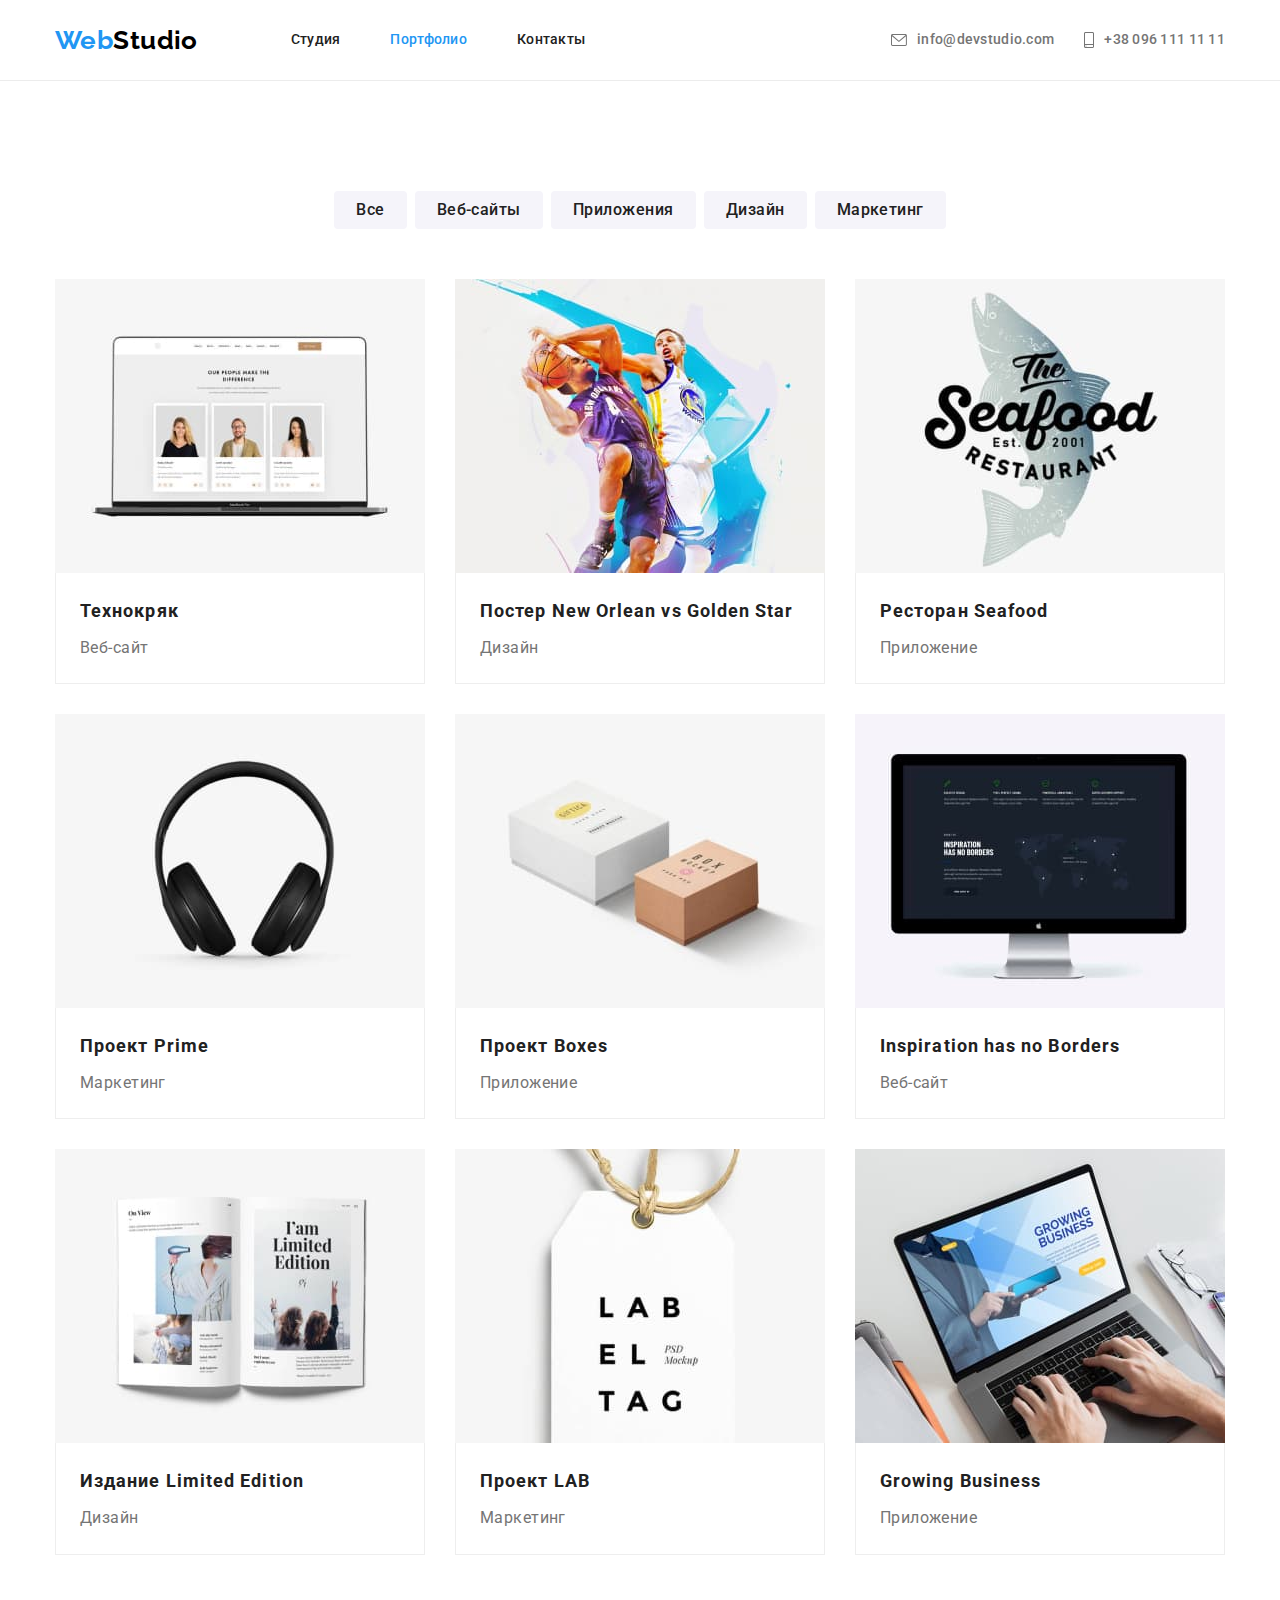
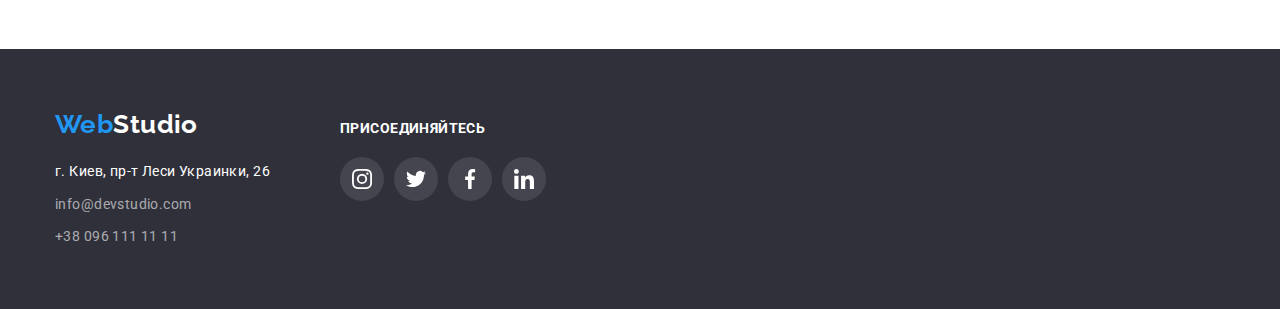
==== portfolio.html @ 4eb022dc "hw5" ====
<!DOCTYPE html>
<html lang="ru">
    <head>
        <meta charset="UTF-8">
        <meta http-equiv="X-UA-Compatible" content="IE=edge">
        <meta name="viewport" content="width=device-width, initial-scale=1.0">
        <title>Document</title>

        <link rel="preconnect" href="https://fonts.gstatic.com" />
        <link
            href="https://fonts.googleapis.com/css2?family=Raleway:wght@700&family=Roboto:wght@400;500;700;900&display=swap"
            rel="stylesheet" />
        <link rel="stylesheet"
            href="https://cdnjs.cloudflare.com/ajax/libs/modern-normalize/1.0.0/modern-normalize.min.css" />
        <link rel="stylesheet" href="./css/styles.css" />
    </head>


    <body>
        <!-- Шапка -->
        <header class="page-header">
            <div class="container header">
                <nav class="header-links">
                    <!-- Логотип, название сайта и ссылка на Главную-->
                    <a class="logo" href="/">
                        Web<span class="logo-part">Studio</span>
                    </a>

                    <!-- Навигация в шапке -->
                    <ul class="site-nav list">
                        <li class="item"><a href="./index.html" class="link">Студия</a></li>
                        <li class="item"><a href="./portfolio.html" class="link current">Портфолио</a></li>
                        <li class="item"><a href="./contacts.html" class="link">Контакты</a></li>
                    </ul>
                </nav>

                <ul class="contacts list">
                    <li class="item">
                        <a href="mailto:info@devstudio.com" class="link">
                            <svg class="icon envelope" width="16" height="12">
                                <use href="./images/icons.svg#envelope"></use>
                            </svg>
                            info@devstudio.com
                        </a>
                    </li>
                    <li class="item">
                        <a href="tel:+380961111111" class="link">
                            <svg class="icon smartphone" width="10" height="16">
                                <use href="./images/icons.svg#smartphone"></use>
                            </svg>
                            +38 096 111 11 11
                        </a>
                    </li>
                </ul>
            </div>
        </header>

        <main>  
            <section class="section">
                <div class="container">
                    <ul class="btns-filters list">
                        <li class="item"><button type="button" class="buttons filter">Все</button></li>
                        <li class="item"><button type="button" class="buttons filter">Веб-сайты</button></li>
                        <li class="item"><button type="button" class="buttons filter">Приложения</button></li>
                        <li class="item"><button type="button" class="buttons filter">Дизайн</button></li>
                        <li class="item"><button type="button" class="buttons filter">Маркетинг</button></li>
                    </ul>
                

                    <ul class="projects list">
                        <li class="project">
                            <a href="" class="link">
                                <img src="./images/img-1.jpg" alt="МакБук" width="370" height="294">
                                <div class="project-content">
                                    <h2 class="project-name">Технокряк</h2>
                                    <p class="project-type">Веб-сайт</p>
                                </div>
                            </a>
                        </li>
                        <li class="project">
                            <a href="" class="link">
                                <img src="./images/img-2.jpg" alt="Игра в баскетбол" width="370" height="294">
                                <div class="project-content">
                                    <h2 class="project-name">Постер New Orlean vs Golden Star</h2>
                                    <p class="project-type">Дизайн</p>
                                </div>
                            </a>
                        </li>
                        <li class="project">
                            <a href="" class="link">
                                <img src="./images/img-3.jpg" alt="Логотип ресторана" width="370" height="294">
                                <div class="project-content">
                                    <h2 class="project-name">Ресторан Seafood</h2>
                                    <p class="project-type">Приложение</p>
                                </div>
                            </a>
                        </li>
                        <li class="project">
                            <a href="" class="link">
                                <img src="./images/img-4.jpg" alt="Черные нушники" width="370" height="294">
                                <div class="project-content">
                                    <h2 class="project-name">Проект Prime</h2>
                                    <p class="project-type">Маркетинг</p>
                                </div>
                            </a>
                        </li>
                        <li class="project">
                            <a href="" class="link">
                                <img src="./images/img-5.jpg" alt="Две коробки" width="370" height="294">
                                <div class="project-content">
                                    <h2 class="project-name">Проект Boxes</h2>
                                    <p class="project-type">Приложение</p>
                                </div>
                            </a>
                        </li>
                        <li class="project">
                            <a href="" class="link">
                                <img src="./images/img-6.jpg" alt="АйМак" width="370" height="294">
                                <div class="project-content">
                                    <h2 class="project-name">Inspiration has no Borders</h2>
                                    <p class="project-type">Веб-сайт</p>
                                </div>
                            </a>
                        </li>
                        <li class="project">
                            <a href="" class="link">
                                <img src="./images/img-7.jpg" alt="Книга" width="370" height="294">
                                <div class="project-content">
                                    <h2 class="project-name">Издание Limited Edition</h2>
                                    <p class="project-type">Дизайн</p>
                                </div>
                            </a>
                        </li>
                        <li class="project">
                            <a href="" class="link">
                                <img src="./images/img-8.jpg" alt="Ярлык" width="370" height="294">
                                <div class="project-content">
                                    <h2 class="project-name">Проект LAB</h2>
                                    <p class="project-type">Маркетинг</p>
                                </div>
                            </a>
                        </li>
                        <li class="project">
                            <a href="" class="link">
                                <img src="./images/img-9.jpg" alt="Работа за ноутбуком" width="370" height="294">
                                <div class="project-content">
                                    <h2 class="project-name">Growing Business</h2>
                                    <p class="project-type">Приложение</p>
                                </div>
                            </a>
                        </li>
                    </ul>
                </div>

            </section>

        </main>

        <!-- Подвал -->
        <footer class="footer">
            <div class="container">
                <div class="footer-address">
                    <!-- Логотип, название сайта и ссылка на Главную-->
                    <a class="logo" href="/">
                        Web<span class="logo-part">Studio</span>
                    </a>
        
                    <address class="address">
                        <p class="address-text">г. Киев, пр-т Леси Украинки, 26</p>
        
                        <ul class="list">
                            <li class="item"><a href="mailto:info@devstudio.com" class="link">info@devstudio.com</a></li>
                            <li class="item"><a href="tel:+380961111111" class="link">+38 096 111 11 11</a></li>
                        </ul>
                    </address>
                </div>
        
                <div class="social">
                    <h3 class="title">ПРИСОЕДИНЯЙТЕСЬ</h3>
        
                    <ul class="social-pages list">
                        <li class="page item">
                            <a href="" class="page-icon link" aria-label="Instagram">
                                <svg class="icon" width="20" height="20">
                                    <use href="./images/icons.svg#instagram"></use>
                                </svg>
                            </a>
                        </li>
        
                        <li class="page item">
                            <a href="" class="page-icon link" aria-label="Twitter">
                                <svg class="icon" width="20" height="20">
                                    <use href="./images/icons.svg#twitter"></use>
                                </svg>
                            </a>
                        </li>
        
                        <li class="page item">
                            <a href="" class="page-icon link" aria-label="Facebook">
                                <svg class="icon" width="20" height="20">
                                    <use href="./images/icons.svg#facebook"></use>
                                </svg>
                            </a>
                        </li>
        
                        <li class="page item">
                            <a href="" class="page-icon link" aria-label="Linkedin">
                                <svg class="icon" width="20" height="20">
                                    <use href="./images/icons.svg#linkedin"></use>
                                </svg>
                            </a>
                        </li>
                    </ul>
        
                </div>
            </div>
        
        </footer>
    
    </body>
</html>
---- css/styles.css ----
:root {
  --primery-text-color: #212121;
  --title-text-color: #757575;
  --accent-color: #2196f3;
  --white-text-color: #ffffff;
  --logo-header-part-color: #000000;
  --logo-footer-part-color: #ffffff;
  --contacts-header-color: #757575;
  --contacts-footer-color: rgba(255, 255, 255, 0.6);

  --banner-btn-hover-color: #188ce8;
  --primery-bg-color: #ffffff;
  --second-bg-color: #2f303a;
  --icon-bg-color: #f5f4fa;
  --icon-fill-color: #afb1b8;
  --footer-icon-bg-color: rgba(255, 255, 255, 0.1);

  --border-header-color: #ececec;
  --card-border-color: #eeeeee;

  --card-shadow: 0px 1px 3px rgba(0, 0, 0, 0.12),
    0px 1px 1px rgba(0, 0, 0, 0.14), 0px 2px 1px rgba(0, 0, 0, 0.2);
  --filters-shadow: 0px 3px 1px rgba(0, 0, 0, 0.1),
    0px 1px 2px rgba(0, 0, 0, 0.08), 0px 2px 2px rgba(0, 0, 0, 0.12);
  --card-projects-shadow: 0px 1px 1px rgba(0, 0, 0, 0.12),
    0px 4px 4px rgba(0, 0, 0, 0.06), 1px 4px 6px rgba(0, 0, 0, 0.16);

  --card-gap: 30px;
}

/* Общие свойства */

/* страница */
body {
  font-family: Roboto, sans-serif;
  font-weight: 700;
  font-size: 14px;
  letter-spacing: 0.03em;

  background-color: var(--primery-bg-color);
  color: var(--primery-text-color);
}

/* все img-файлы */
img {
  display: block;
  max-width: 100%;
  height: auto;
}

/* маркеры в списках */
.list {
  padding: 0;
  margin: 0;

  list-style: none;
}

/* все контейнеры */
.container {
  width: 1200px;
  padding-left: 15px;
  padding-right: 15px;
  margin-left: auto;
  margin-right: auto;
}

/* шапка */
.page-header {
  border-bottom: 1px solid var(--border-header-color);
}

.container.header {
  display: flex;
  align-items: center;
}

.header-links {
  display: flex;
  align-items: center;
}

.page-header .link {
  font-weight: 500;
  line-height: 1.14;
  letter-spacing: 0.02em;
  text-decoration: none;
}

/* логотип в шапке */
.logo {
  margin-right: 93px;

  font-family: Raleway, sans-serif;
  font-size: 26px;
  line-height: 1.19;
  text-decoration: none;

  color: var(--accent-color);
}

.page-header .logo-part {
  color: var(--logo-header-part-color);
}

/* навигация сайта */
.site-nav {
  display: flex;
}

.site-nav .item:not(:last-child) {
  margin-right: 50px;
}

.site-nav .link {
  display: block;
  padding-top: 32px;
  padding-bottom: 32px;

  color: var(--primery-text-color);
}

.site-nav .link:hover,
.site-nav .link:focus,
.site-nav .link:active {
  color: var(--accent-color);
}

.site-nav .link.current {
  color: var(--accent-color);
}

/* контакты в шапке */
.contacts {
  display: flex;
  margin-left: auto;
}

.contacts .item:not(:last-child) {
  margin-right: 30px;
}

.contacts .item {
  color: var(--contacts-header-color);
}

.contacts .link {
  display: flex;

  align-items: center;

  padding-top: 32px;
  padding-bottom: 32px;

  color: var(--contacts-header-color);
}

.contacts .link:hover,
.contacts .link:focus,
.contacts .link:active {
  color: var(--accent-color);
}

.contacts .icon {
  margin-right: 10px;

  fill: currentColor;
}

.contacts .icon:hover,
.contacts .icon:focus {
  fill: var(--accent-color);
}

/* баннер */
.banner {
  max-width: 1600px;
  height: 600px;

  padding-top: 200px;
  padding-bottom: 200px;
  margin-left: auto;
  margin-right: auto;

  text-align: center;

  background-color: var(--second-bg-color);
  background-image: linear-gradient(
      rgba(47, 48, 58, 0.4),
      rgba(47, 48, 58, 0.4)
    ),
    url(../images/img-bg.jpg);
  background-repeat: no-repeat;
  background-size: cover;
  background-position: center;
}

.banner-title {
  margin-top: 0;
  margin-bottom: var(--card-gap);

  font-weight: 900;
  font-size: 44px;
  line-height: 1.36;
  letter-spacing: 0.06em;
  text-transform: uppercase;

  color: var(--white-text-color);
}

/* кнопка в баннере */
.buttons {
  font-family: inherit;
  font-style: normal;
  font-size: 16px;
  text-align: center;

  border-radius: 4px;

  cursor: pointer;
}

.buttons.banner-button {
  padding: 10px 32px;
  min-width: 200px;

  font-weight: 700;
  line-height: 1.9;
  letter-spacing: 0.06em;

  color: var(--white-text-color);
  background-color: var(--accent-color);
  border: transparent;
  box-shadow: 0px 4px 4px rgba(0, 0, 0, 0.15);
}

.buttons.banner-button:hover,
.buttons.banner-button:focus {
  background-color: var(--banner-btn-hover-color);
}

/* все секции, кроме баннера */
.section {
  padding-top: 94px;
  padding-bottom: 94px;
}

/* все заголовки секций */
.section-title {
  margin-top: 0;
  margin-bottom: 50px;

  font-size: 36px;
  line-height: 1.17;
  text-align: center;

  color: var(--primery-text-color);
}

/* особенности */
.features {
  display: flex;
}

.features .item {
  width: calc((100% - 90px) / 4);
}

.features .item:not(:last-child) {
  margin-right: var(--card-gap);
}

.features-icons {
  display: flex;
  justify-content: center;
  align-items: center;

  height: 120px;
  margin-bottom: 30px;

  background-color: var(--icon-bg-color);
  border-radius: 4px;
}

.features-title {
  margin-top: 0;
  margin-bottom: 10px;

  line-height: 1.14;
  text-transform: uppercase;

  color: var(--primery-text-color);
}

.features-text {
  margin-top: 0;
  margin-bottom: 0;

  font-weight: 400;
  line-height: 1.7;

  color: var(--title-text-color);
}

/* чем мы занимаемся */
.section.working {
  padding-top: 0;
}

.img-work {
  display: flex;
}

.img-work .item {
  width: calc((100% - 60px) / 3);
}

.img-work .item:not(:last-child) {
  margin-right: var(--card-gap);
}

/* наша команда */
.section.team {
  background-color: var(--icon-bg-color);
}

.dream-team {
  display: flex;
}

.team-member {
  width: calc((100% - 90px) / 4);

  background-color: var(--primery-bg-color);
  box-shadow: var(--card-shadow);
  border-radius: 0px 0px 4px 4px;
  overflow: hidden;
}

.team-member:not(:last-child) {
  margin-right: var(--card-gap);
}

.member-content {
  padding-top: 30px;
  padding-bottom: 30px;
}

.member-name {
  margin-top: 0;
  margin-bottom: 10px;

  font-weight: 500;
  font-size: 16px;
  line-height: 1.19;
  text-align: center;

  color: var(--primery-text-color);
}

.member-position {
  margin-top: 0;
  margin-bottom: 16px;

  font-weight: 400;
  font-size: 16px;
  line-height: 1.19;
  text-align: center;

  color: var(--title-text-color);
}

.member-pages {
  display: flex;
  justify-content: center;
}

.member-pages .page:not(:last-child) {
  margin-right: 10px;
}

.member-pages .page-icon {
  display: flex;
  justify-content: center;
  align-items: center;
  border-radius: 50%;

  width: 44px;
  height: 44px;

  color: var(--icon-fill-color);
}

.member-pages .page-icon:hover,
.member-pages .page-icon:focus {
  background-color: var(--accent-color);
  color: var(--primery-bg-color);
}

.page-icon .icon {
  fill: currentColor;
}

/* постоянные клиенты */
.clients {
  display: flex;
}

.clients .group:not(:last-child) {
  margin-right: 30px;
}

.clients .group-icon {
  display: flex;
  justify-content: center;
  align-items: center;

  width: 170px;
  height: 92px;

  color: var(--icon-fill-color);
  border: 1px solid var(--icon-fill-color);
  border-radius: 4px;
}

.clients .group-icon:hover,
.clients .group-icon:focus {
  border-color: var(--accent-color);
  color: var(--accent-color);
}

.group .icon {
  fill: currentColor;
}

/* подвал */
.footer {
  padding: 60px 0;

  background-color: var(--second-bg-color);
}

.footer .container {
  display: flex;
  align-items: baseline;
}

.footer-address {
  margin-right: 70px;
}

.footer-address .logo {
  display: inline-block;

  margin-right: 0;
  margin-bottom: 20px;
}

.footer-address .logo-part {
  color: var(--logo-footer-part-color);
}

.footer-address .address {
  font-style: normal;
  font-weight: 400;
  line-height: 1.7;

  color: var(--white-text-color);
}

.footer-address .address-text {
  margin-top: 0;
  margin-bottom: 9px;
}

/* контакты в подвале */
.footer-address .item:not(:last-child) {
  margin-bottom: 9px;
}

.footer-address .link {
  color: var(--contacts-footer-color);
  text-decoration: none;
}

.footer-address .link:hover,
.footer-address .link:focus,
.footer-address .link:active {
  color: var(--accent-color);
}

.footer .social {
  margin: 0;
}

.social .title {
  margin-top: 0;
  margin-bottom: 20px;

  font-size: 14px;
  line-height: 1.14;
  text-transform: uppercase;

  color: var(--white-text-color);
}

.social-pages {
  display: flex;
}

.social-pages .page:not(:last-child) {
  margin-right: 10px;
}

.social-pages .page-icon {
  display: flex;
  justify-content: center;
  align-items: center;

  width: 44px;
  height: 44px;

  color: var(--primery-bg-color);
  background-color: var(--footer-icon-bg-color);
  border-radius: 50%;
}

.social-pages .page-icon:hover,
.social-pages .page-icon:focus {
  background-color: var(--accent-color);
}

.page-icon .icon {
  fill: currentColor;
}

/* стили для страницы Портфолио */
.btns-filters {
  display: flex;
  justify-content: center;

  margin-bottom: 50px;
}

.btns-filters .item:not(:last-child) {
  margin-right: 8px;
}

.buttons.filter {
  padding: 6px 22px;

  font-weight: 500;
  line-height: 1.6;
  letter-spacing: 0.03em;

  color: var(--primery-text-color);
  background-color: var(--icon-bg-color);
  border: transparent;
}

.buttons.filter:hover,
.buttons.filter:focus,
.buttons.filter:active {
  color: var(--white-text-color);
  background-color: var(--accent-color);
  box-shadow: var(--filters-shadow);
}

.projects {
  display: flex;
  flex-wrap: wrap;
}

.projects .link {
  text-decoration: none;
}

.project {
  box-sizing: border-box;

  width: calc((100% - 60px) / 3);

  background-color: var(--primery-bg-color);
}

.project:not(:nth-child(3n)) {
  margin-right: var(--card-gap);
}

.project:not(:nth-last-child(-n + 3)) {
  margin-bottom: var(--card-gap);
}

.projects .link:hover,
.projects .link:focus {
  box-shadow: var(--card-projects-shadow);
}

.project-content {
  padding: 20px 24px;

  border-top: transparent;
  border-bottom: 1px solid var(--card-border-color);
  border-right: 1px solid var(--card-border-color);
  border-left: 1px solid var(--card-border-color);
}

.project-name {
  margin-top: 0;
  margin-bottom: 4px;

  font-size: 18px;
  line-height: 2;
  letter-spacing: 0.06em;

  color: var(--primery-text-color);
}

.project-type {
  margin: 0;

  font-weight: 400;
  font-size: 16px;
  line-height: 1.9;

  color: var(--title-text-color);
}
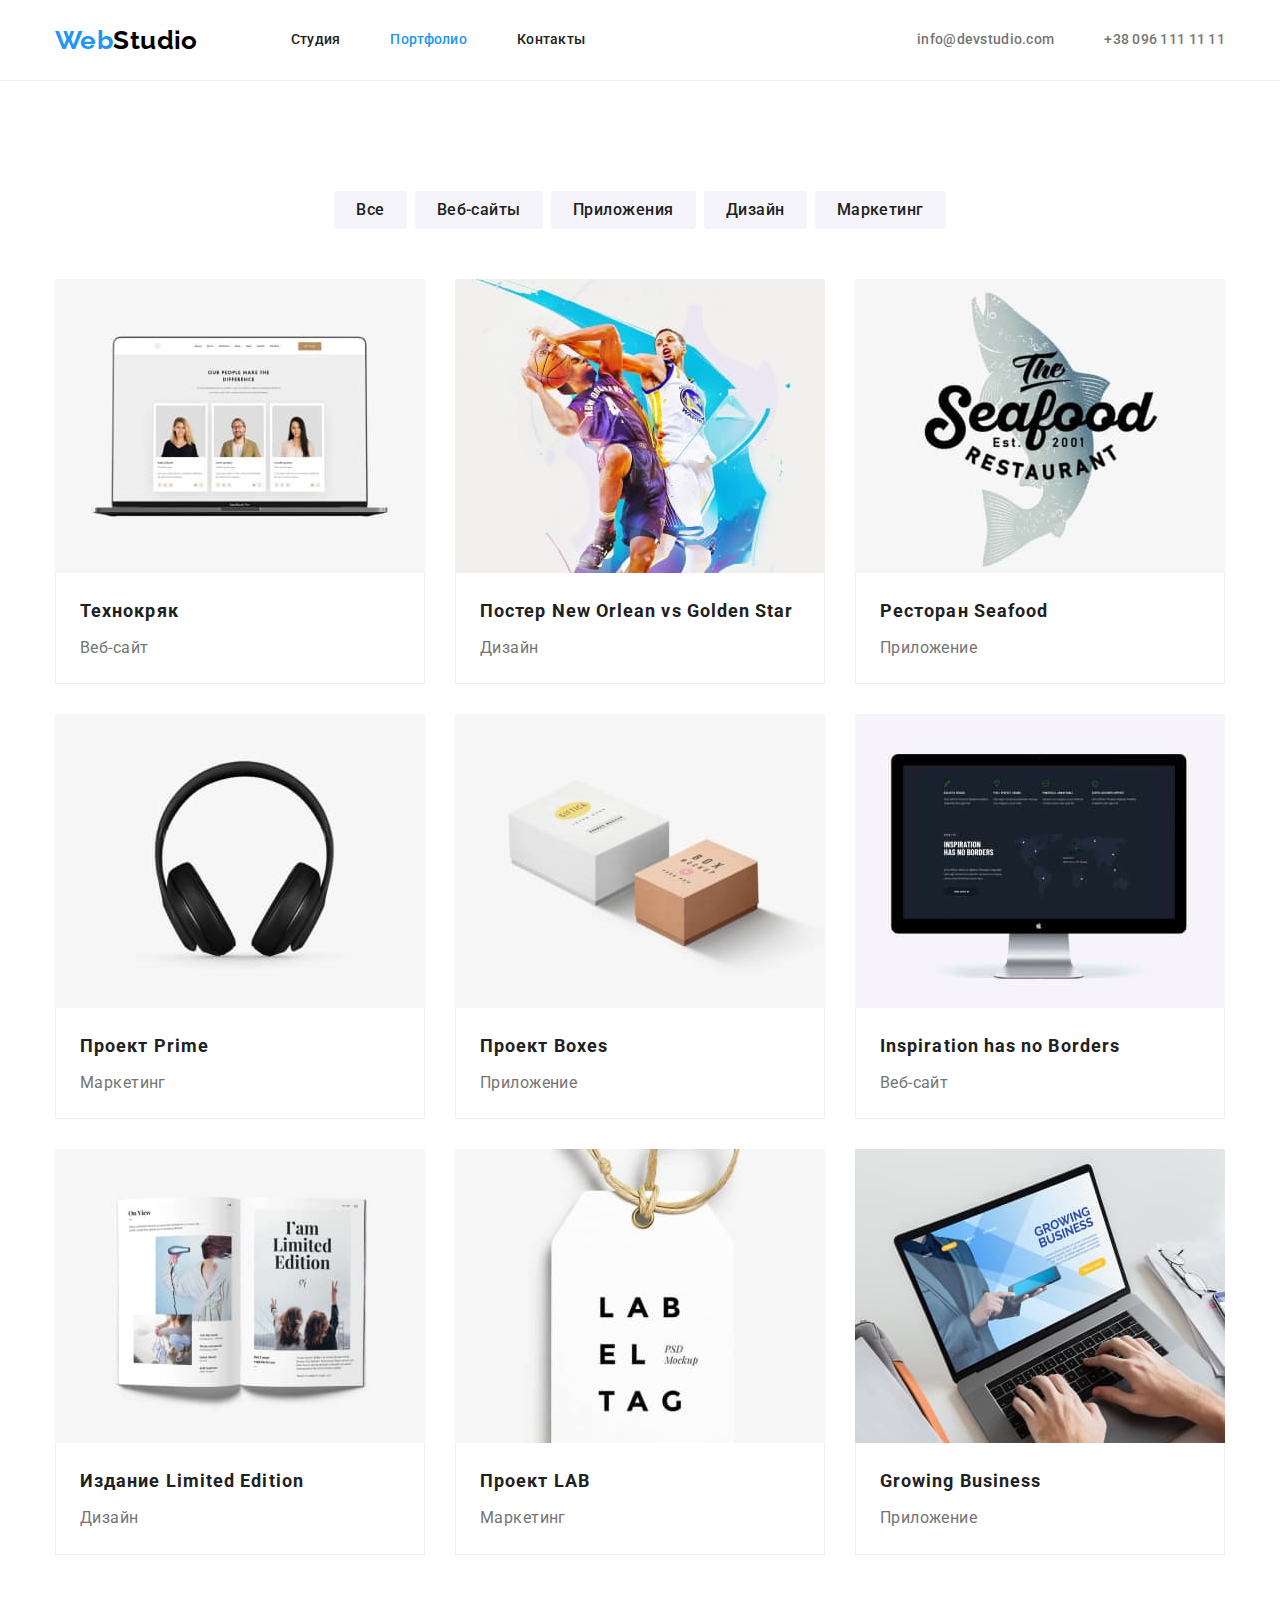
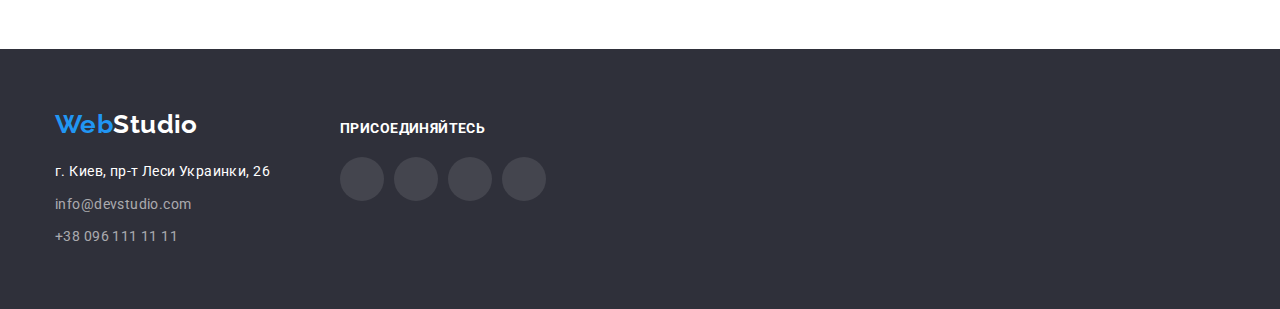
==== commit e36e1ed1: "hw5" ====
--- a/portfolio.html
+++ b/portfolio.html
@@ -69,14 +69,20 @@
 
                     <ul class="projects list">
                         <li class="project">
-                            <a href="" class="link">
-                                <img src="./images/img-1.jpg" alt="МакБук" width="370" height="294">
-                                <div class="project-content">
-                                    <h2 class="project-name">Технокряк</h2>
-                                    <p class="project-type">Веб-сайт</p>
-                                </div>
-                            </a>
-                        </li>
+                                <a href="" class="link">
+                                    <div class="project-thumb">
+                                        <img src="./images/img-1.jpg" alt="МакБук" width="370" height="294">
+                                        <!-- <p class="project-description">Технокряк это современная площадка распространения коровируса. Компании используют эту
+                                            платформу для цифрового шпионажа и атак на защищенные сервера конкурентов.</p> -->
+                                    </div>
+
+                                    <div class="project-content">
+                                        <h2 class="project-name">Технокряк</h2>
+                                        <p class="project-type">Веб-сайт</p>
+                                    </div>
+                                </a>
+                        </li>
+                        
                         <li class="project">
                             <a href="" class="link">
                                 <img src="./images/img-2.jpg" alt="Игра в баскетбол" width="370" height="294">
--- a/css/styles.css
+++ b/css/styles.css
@@ -14,6 +14,7 @@
   --icon-bg-color: #f5f4fa;
   --icon-fill-color: #afb1b8;
   --footer-icon-bg-color: rgba(255, 255, 255, 0.1);
+  --modal-bg-overlay-color: rgba(0, 0, 0, 0.2);
 
   --border-header-color: #ececec;
   --card-border-color: #eeeeee;
@@ -36,6 +37,8 @@
   font-weight: 700;
   font-size: 14px;
   letter-spacing: 0.03em;
+
+  /* padding-top: 80px; */
 
   background-color: var(--primery-bg-color);
   color: var(--primery-text-color);
@@ -68,6 +71,13 @@
 /* шапка */
 .page-header {
   border-bottom: 1px solid var(--border-header-color);
+
+  /* min-height: 80px;
+
+  position: fixed;
+  top: 0;
+  left: 0;
+  width: 100%; */
 }
 
 .container.header {
@@ -571,10 +581,6 @@
   flex-wrap: wrap;
 }
 
-.projects .link {
-  text-decoration: none;
-}
-
 .project {
   box-sizing: border-box;
 
@@ -589,6 +595,34 @@
 
 .project:not(:nth-last-child(-n + 3)) {
   margin-bottom: var(--card-gap);
+}
+
+/* .project-thumb {
+  position: relative;
+}
+
+.project-thumb::before {
+  content: "";
+  display: inline-block;
+  position: absolute;
+  top: 0;
+  left: 0;
+  width: 100%;
+  height: 100%;
+
+  background-color: rgba(33, 150, 243, 0.9);
+
+  opacity: 0;
+}
+
+.project-thumb:hover::before {
+  opacity: 1;
+} */
+
+.projects .link {
+  display: block;
+
+  text-decoration: none;
 }
 
 .projects .link:hover,
@@ -625,3 +659,49 @@
 
   color: var(--title-text-color);
 }
+
+/* модальное окно */
+.backdrop {
+  position: fixed;
+  top: 0;
+  left: 0;
+
+  width: 100%;
+  height: 100%;
+
+  background-color: var(--modal-bg-overlay-color);
+}
+
+.backdrop.is-hidden {
+  opacity: 0;
+  pointer-events: none;
+}
+
+.modal {
+  position: absolute;
+  top: 50%;
+  left: 50%;
+  transform: translate(-50%, -50%);
+
+  min-width: 528px;
+  min-height: 581px;
+
+  background-color: var(--primery-bg-color);
+}
+
+.close-btn {
+  display: flex;
+  justify-content: center;
+  align-items: center;
+
+  width: 30px;
+  height: 30px;
+
+  background-color: var(--primery-bg-color);
+  border: 1px solid rgba(0, 0, 0, 0.1);
+  border-radius: 50%;
+}
+
+.close-icon {
+  outline: 2px solid teal;
+}
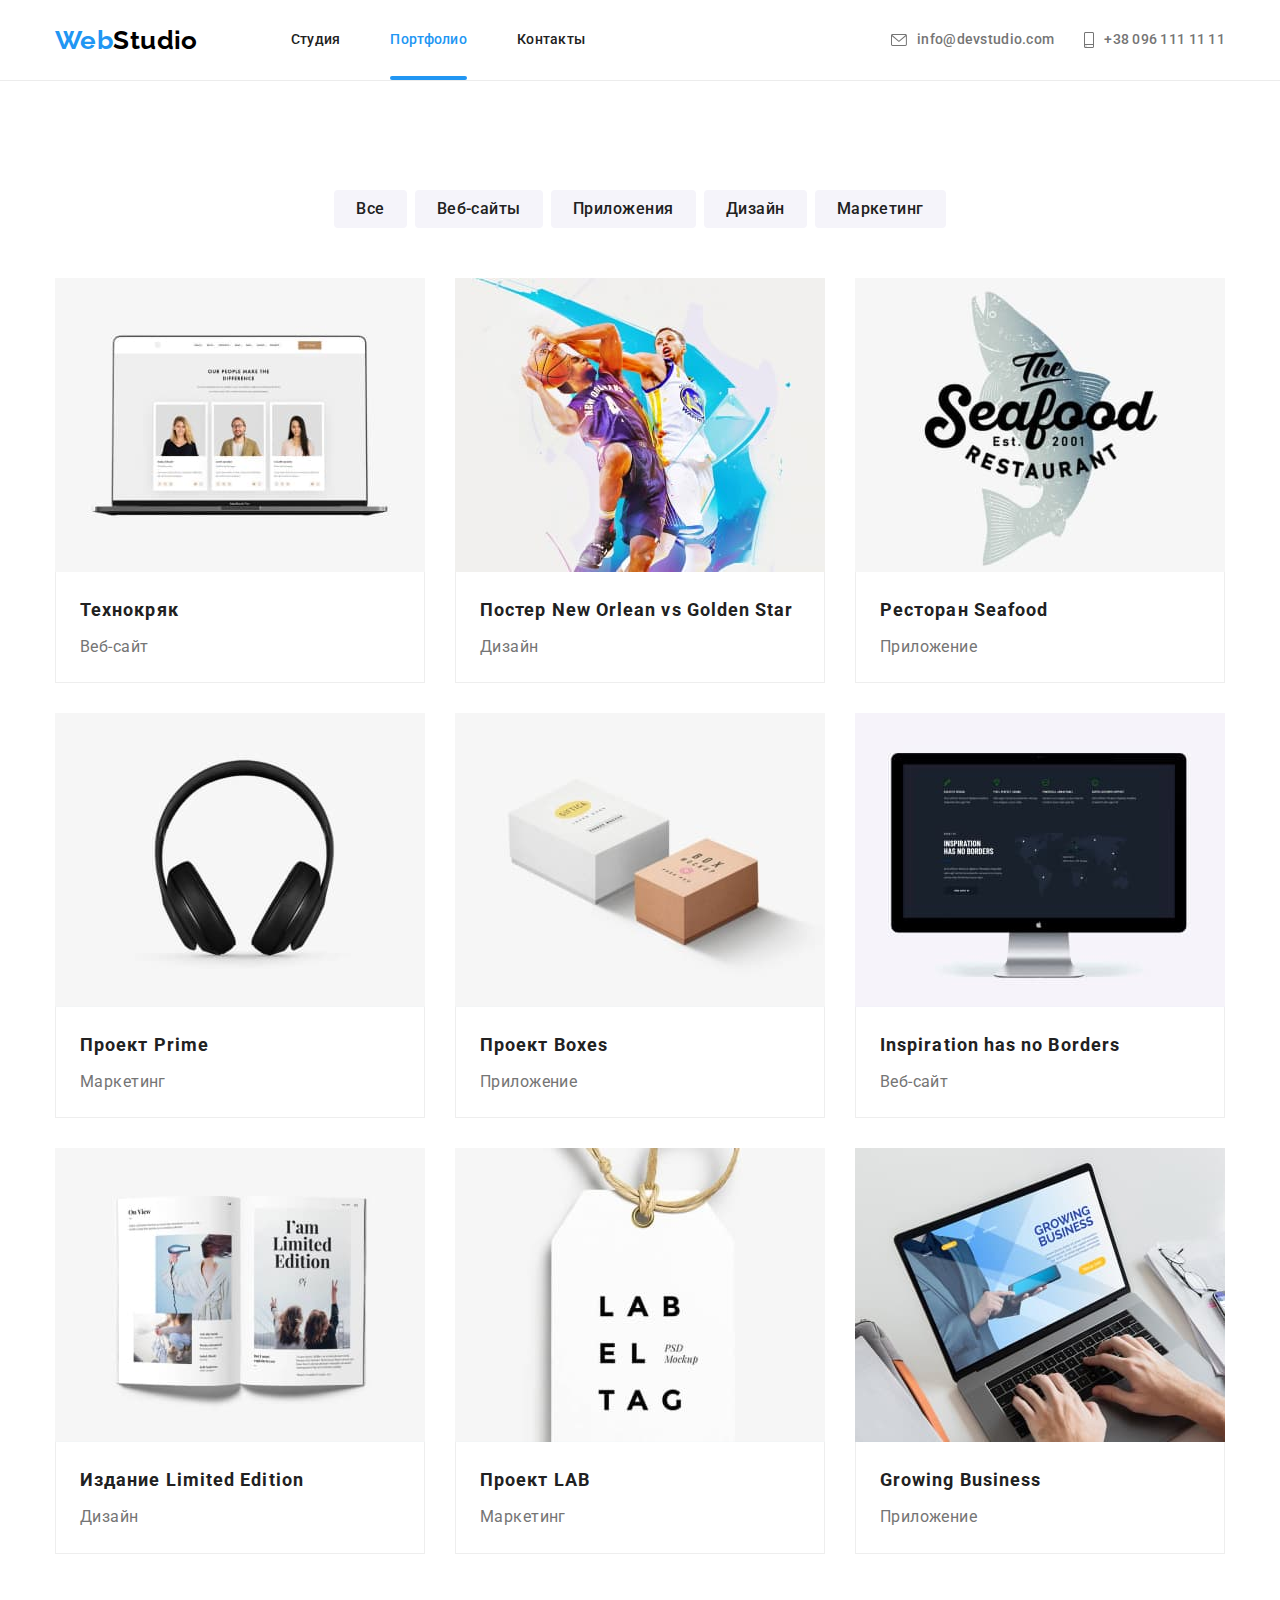
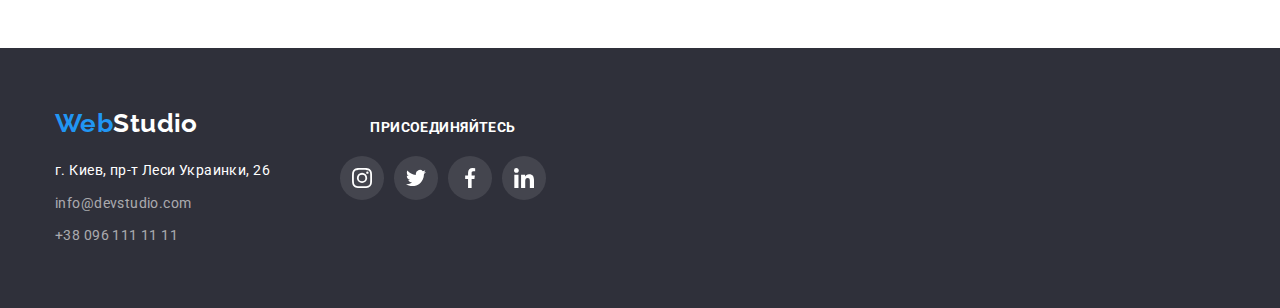
==== commit feacd834: "hw5" ====
--- a/portfolio.html
+++ b/portfolio.html
@@ -69,41 +69,78 @@
 
                     <ul class="projects list">
                         <li class="project">
-                                <a href="" class="link">
-                                    <div class="project-thumb">
-                                        <img src="./images/img-1.jpg" alt="МакБук" width="370" height="294">
-                                        <!-- <p class="project-description">Технокряк это современная площадка распространения коровируса. Компании используют эту
-                                            платформу для цифрового шпионажа и атак на защищенные сервера конкурентов.</p> -->
-                                    </div>
-
-                                    <div class="project-content">
-                                        <h2 class="project-name">Технокряк</h2>
-                                        <p class="project-type">Веб-сайт</p>
-                                    </div>
-                                </a>
+                            <a href="" class="link">
+                                <div class="project-thumb">
+                                    <img src="./images/img-1.jpg" alt="МакБук" width="370" height="294">
+
+                                    <div class="project-description">
+                                        <p class="description">
+                                            Технокряк это современная площадка распространения коровируса. Компании используют эту платформу для цифрового
+                                            шпионажа и атак на защищенные сервера конкурентов.
+                                        </p>
+                                    </div>
+                                </div>  
+                                
+                                <div class="project-content">
+                                    <h2 class="project-name">Технокряк</h2>
+                                    <p class="project-type">Веб-сайт</p>
+                                </div>
+                            </a>
                         </li>
                         
                         <li class="project">
                             <a href="" class="link">
-                                <img src="./images/img-2.jpg" alt="Игра в баскетбол" width="370" height="294">
+                                <div class="project-thumb">
+                                    <img src="./images/img-2.jpg" alt="Игра в баскетбол" width="370" height="294">
+
+                                    <div class="project-description">
+                                        <p class="description">
+                                            Технокряк это современная площадка распространения коровируса. Компании используют эту платформу для цифрового
+                                            шпионажа и атак на защищенные сервера конкурентов.
+                                        </p>
+                                    </div>
+                                </div>
+
                                 <div class="project-content">
                                     <h2 class="project-name">Постер New Orlean vs Golden Star</h2>
                                     <p class="project-type">Дизайн</p>
                                 </div>
                             </a>
                         </li>
-                        <li class="project">
-                            <a href="" class="link">
-                                <img src="./images/img-3.jpg" alt="Логотип ресторана" width="370" height="294">
+
+                        <li class="project">
+                            <a href="" class="link">
+                                <div class="project-thumb">
+                                    <img src="./images/img-3.jpg" alt="Логотип ресторана" width="370" height="294">
+
+                                    <div class="project-description">
+                                        <p class="description">
+                                            Технокряк это современная площадка распространения коровируса. Компании используют эту платформу для цифрового
+                                            шпионажа и атак на защищенные сервера конкурентов.
+                                        </p>
+                                    </div>
+                                </div>
+
                                 <div class="project-content">
                                     <h2 class="project-name">Ресторан Seafood</h2>
                                     <p class="project-type">Приложение</p>
                                 </div>
                             </a>
                         </li>
-                        <li class="project">
-                            <a href="" class="link">
-                                <img src="./images/img-4.jpg" alt="Черные нушники" width="370" height="294">
+
+                        <li class="project">
+                            <a href="" class="link">
+                                <div class="project-thumb">
+                                    <img src="./images/img-4.jpg" alt="Черные нушники" width="370" height="294">
+
+                                    <div class="project-description">
+                                        <p class="description">
+                                            Технокряк это современная площадка распространения коровируса. Компании используют эту платформу для цифрового
+                                            шпионажа и атак на защищенные сервера конкурентов.
+                                        </p>
+                                    </div>
+                                </div>
+
                                 <div class="project-content">
                                     <h2 class="project-name">Проект Prime</h2>
                                     <p class="project-type">Маркетинг</p>
@@ -112,7 +149,17 @@
                         </li>
                         <li class="project">
                             <a href="" class="link">
-                                <img src="./images/img-5.jpg" alt="Две коробки" width="370" height="294">
+                                <div class="project-thumb">
+                                    <img src="./images/img-5.jpg" alt="Две коробки" width="370" height="294">
+
+                                    <div class="project-description">
+                                        <p class="description">
+                                            Технокряк это современная площадка распространения коровируса. Компании используют эту платформу для цифрового
+                                            шпионажа и атак на защищенные сервера конкурентов.
+                                        </p>
+                                    </div>
+                                </div>
+
                                 <div class="project-content">
                                     <h2 class="project-name">Проект Boxes</h2>
                                     <p class="project-type">Приложение</p>
@@ -121,7 +168,17 @@
                         </li>
                         <li class="project">
                             <a href="" class="link">
-                                <img src="./images/img-6.jpg" alt="АйМак" width="370" height="294">
+                                <div class="project-thumb">
+                                    <img src="./images/img-6.jpg" alt="АйМак" width="370" height="294">
+
+                                    <div class="project-description">
+                                        <p class="description">
+                                            Технокряк это современная площадка распространения коровируса. Компании используют эту платформу для цифрового
+                                            шпионажа и атак на защищенные сервера конкурентов.
+                                        </p>
+                                    </div>
+                                </div>
+
                                 <div class="project-content">
                                     <h2 class="project-name">Inspiration has no Borders</h2>
                                     <p class="project-type">Веб-сайт</p>
@@ -130,7 +187,17 @@
                         </li>
                         <li class="project">
                             <a href="" class="link">
-                                <img src="./images/img-7.jpg" alt="Книга" width="370" height="294">
+                                <div class="project-thumb">
+                                    <img src="./images/img-7.jpg" alt="Книга" width="370" height="294">
+
+                                    <div class="project-description">
+                                        <p class="description">
+                                            Технокряк это современная площадка распространения коровируса. Компании используют эту платформу для цифрового
+                                            шпионажа и атак на защищенные сервера конкурентов.
+                                        </p>
+                                    </div>
+                                </div>
+
                                 <div class="project-content">
                                     <h2 class="project-name">Издание Limited Edition</h2>
                                     <p class="project-type">Дизайн</p>
@@ -139,7 +206,17 @@
                         </li>
                         <li class="project">
                             <a href="" class="link">
-                                <img src="./images/img-8.jpg" alt="Ярлык" width="370" height="294">
+                                <div class="project-thumb">
+                                    <img src="./images/img-8.jpg" alt="Ярлык" width="370" height="294">
+
+                                    <div class="project-description">
+                                        <p class="description">
+                                            Технокряк это современная площадка распространения коровируса. Компании используют эту платформу для цифрового
+                                            шпионажа и атак на защищенные сервера конкурентов.
+                                        </p>
+                                    </div>
+                                </div>
+
                                 <div class="project-content">
                                     <h2 class="project-name">Проект LAB</h2>
                                     <p class="project-type">Маркетинг</p>
@@ -148,7 +225,17 @@
                         </li>
                         <li class="project">
                             <a href="" class="link">
-                                <img src="./images/img-9.jpg" alt="Работа за ноутбуком" width="370" height="294">
+                                <div class="project-thumb">
+                                    <img src="./images/img-9.jpg" alt="Работа за ноутбуком" width="370" height="294">
+
+                                    <div class="project-description">
+                                        <p class="description">
+                                            Технокряк это современная площадка распространения коровируса. Компании используют эту платформу для цифрового
+                                            шпионажа и атак на защищенные сервера конкурентов.
+                                        </p>
+                                    </div>
+                                </div>
+
                                 <div class="project-content">
                                     <h2 class="project-name">Growing Business</h2>
                                     <p class="project-type">Приложение</p>
--- a/css/styles.css
+++ b/css/styles.css
@@ -15,9 +15,12 @@
   --icon-fill-color: #afb1b8;
   --footer-icon-bg-color: rgba(255, 255, 255, 0.1);
   --modal-bg-overlay-color: rgba(0, 0, 0, 0.2);
+  --work-title-bg-color: rgba(47, 48, 58, 0.8);
+  --thumb-bg-color: rgba(33, 150, 243, 0.9);
 
   --border-header-color: #ececec;
   --card-border-color: #eeeeee;
+  --modal-close-border-color: rgba(0, 0, 0, 0.1);
 
   --card-shadow: 0px 1px 3px rgba(0, 0, 0, 0.12),
     0px 1px 1px rgba(0, 0, 0, 0.14), 0px 2px 1px rgba(0, 0, 0, 0.2);
@@ -25,8 +28,12 @@
     0px 1px 2px rgba(0, 0, 0, 0.08), 0px 2px 2px rgba(0, 0, 0, 0.12);
   --card-projects-shadow: 0px 1px 1px rgba(0, 0, 0, 0.12),
     0px 4px 4px rgba(0, 0, 0, 0.06), 1px 4px 6px rgba(0, 0, 0, 0.16);
+  --modal-shadow: 0px 1px 3px rgba(0, 0, 0, 0.12),
+    0px 1px 1px rgba(0, 0, 0, 0.14), 0px 2px 1px rgba(0, 0, 0, 0.2);
+  --banner-button-shadow: 0px 4px 4px rgba(0, 0, 0, 0.15);
 
   --card-gap: 30px;
+  --timing-function: cubic-bezier(0.4, 0, 0.2, 1);
 }
 
 /* Общие свойства */
@@ -38,7 +45,7 @@
   font-size: 14px;
   letter-spacing: 0.03em;
 
-  /* padding-top: 80px; */
+  padding-top: 80px;
 
   background-color: var(--primery-bg-color);
   color: var(--primery-text-color);
@@ -72,12 +79,15 @@
 .page-header {
   border-bottom: 1px solid var(--border-header-color);
 
-  /* min-height: 80px;
+  min-height: 80px;
 
   position: fixed;
   top: 0;
   left: 0;
-  width: 100%; */
+  width: 100%;
+  z-index: 1;
+
+  background-color: var(--primery-bg-color);
 }
 
 .container.header {
@@ -128,6 +138,8 @@
   padding-bottom: 32px;
 
   color: var(--primery-text-color);
+
+  transition: color 250ms var(--timing-function);
 }
 
 .site-nav .link:hover,
@@ -137,7 +149,23 @@
 }
 
 .site-nav .link.current {
+  position: relative;
+
   color: var(--accent-color);
+}
+
+.site-nav .link.current::after {
+  content: "";
+  position: absolute;
+  bottom: 0;
+  left: 0;
+
+  display: inline-block;
+  width: 100%;
+  height: 4px;
+
+  background-color: var(--accent-color);
+  border-radius: 2px;
 }
 
 /* контакты в шапке */
@@ -163,6 +191,8 @@
   padding-bottom: 32px;
 
   color: var(--contacts-header-color);
+
+  transition: color 250ms var(--timing-function);
 }
 
 .contacts .link:hover,
@@ -175,6 +205,8 @@
   margin-right: 10px;
 
   fill: currentColor;
+
+  transition: fill 250ms var(--timing-function);
 }
 
 .contacts .icon:hover,
@@ -241,7 +273,9 @@
   color: var(--white-text-color);
   background-color: var(--accent-color);
   border: transparent;
-  box-shadow: 0px 4px 4px rgba(0, 0, 0, 0.15);
+  box-shadow: var(--banner-button-shadow);
+
+  transition: background-color 250ms var(--timing-function);
 }
 
 .buttons.banner-button:hover,
@@ -322,11 +356,39 @@
 }
 
 .img-work .item {
+  position: relative;
+
   width: calc((100% - 60px) / 3);
 }
 
 .img-work .item:not(:last-child) {
   margin-right: var(--card-gap);
+}
+
+.work-title {
+  position: absolute;
+  bottom: 0;
+  left: 0;
+
+  display: flex;
+  justify-content: center;
+  align-items: center;
+
+  width: 100%;
+  height: 70px;
+
+  background-color: var(--work-title-bg-color);
+}
+
+.title {
+  margin: 0;
+
+  font-size: 14px;
+  line-height: 0.9;
+  text-align: center;
+  text-transform: uppercase;
+
+  color: var(--white-text-color);
 }
 
 /* наша команда */
@@ -399,6 +461,9 @@
   height: 44px;
 
   color: var(--icon-fill-color);
+
+  transition: color 250ms var(--timing-function),
+    background-color 250ms var(--timing-function);
 }
 
 .member-pages .page-icon:hover,
@@ -431,6 +496,9 @@
   color: var(--icon-fill-color);
   border: 1px solid var(--icon-fill-color);
   border-radius: 4px;
+
+  transition: border-color 250ms var(--timing-function),
+    color 250ms var(--timing-function);
 }
 
 .clients .group-icon:hover,
@@ -491,6 +559,8 @@
 .footer-address .link {
   color: var(--contacts-footer-color);
   text-decoration: none;
+
+  transition: color 250ms var(--timing-function);
 }
 
 .footer-address .link:hover,
@@ -533,6 +603,8 @@
   color: var(--primery-bg-color);
   background-color: var(--footer-icon-bg-color);
   border-radius: 50%;
+
+  transition: background-color 250ms var(--timing-function);
 }
 
 .social-pages .page-icon:hover,
@@ -566,6 +638,10 @@
   color: var(--primery-text-color);
   background-color: var(--icon-bg-color);
   border: transparent;
+
+  transition: color 250ms var(--timing-function),
+    background-color 250ms var(--timing-function),
+    box-shadow color 250ms var(--timing-function);
 }
 
 .buttons.filter:hover,
@@ -576,14 +652,13 @@
   box-shadow: var(--filters-shadow);
 }
 
+/* projects cards */
 .projects {
   display: flex;
   flex-wrap: wrap;
 }
 
 .project {
-  box-sizing: border-box;
-
   width: calc((100% - 60px) / 3);
 
   background-color: var(--primery-bg-color);
@@ -597,37 +672,60 @@
   margin-bottom: var(--card-gap);
 }
 
-/* .project-thumb {
+.projects .link {
+  display: block;
+
+  text-decoration: none;
+
+  transition: box-shadow 250ms var(--timing-function);
+}
+
+.projects .link:hover,
+.projects .link:focus {
+  box-shadow: var(--card-projects-shadow);
+}
+
+.project-thumb {
   position: relative;
-}
-
-.project-thumb::before {
-  content: "";
-  display: inline-block;
+  overflow: hidden;
+}
+
+.project-description {
   position: absolute;
   top: 0;
   left: 0;
   width: 100%;
   height: 100%;
 
-  background-color: rgba(33, 150, 243, 0.9);
-
-  opacity: 0;
-}
-
-.project-thumb:hover::before {
-  opacity: 1;
-} */
-
-.projects .link {
-  display: block;
-
-  text-decoration: none;
-}
-
-.projects .link:hover,
-.projects .link:focus {
-  box-shadow: var(--card-projects-shadow);
+  background-color: var(--thumb-bg-color);
+
+  transition: transform 250ms var(--timing-function);
+
+  transform: translateY(100%);
+}
+
+.projects .link:hover .project-description {
+  transform: translateY(0);
+}
+
+.description {
+  position: absolute;
+  top: 50%;
+  left: 50%;
+  transform: translate(-50%, -50%);
+
+  margin: 0;
+
+  width: 322px;
+  height: 168px;
+
+  font-weight: 400;
+  font-size: 18px;
+  line-height: 28px;
+  /* line height: 0.64; */
+  /* line-height ставила 0.64 но почему то не работает */
+
+  color: var(--white-text-color);
 }
 
 .project-content {
@@ -670,27 +768,42 @@
   height: 100%;
 
   background-color: var(--modal-bg-overlay-color);
+
+  opacity: 1;
+  transition: opacity 250ms var(--timing-function);
 }
 
 .backdrop.is-hidden {
   opacity: 0;
   pointer-events: none;
+}
+
+.backdrop.is-hidden .modal {
+  transform: translate(-50%, -50%) scale(1.1);
 }
 
 .modal {
   position: absolute;
   top: 50%;
   left: 50%;
-  transform: translate(-50%, -50%);
 
   min-width: 528px;
   min-height: 581px;
 
   background-color: var(--primery-bg-color);
+  box-shadow: var(--modal-shadow);
+  border-radius: 4px;
+
+  transform: translate(-50%, -50%) scale(1);
+  transition: transform 250ms var(--timing-function);
 }
 
 .close-btn {
-  display: flex;
+  position: fixed;
+  top: 8px;
+  right: 8px;
+
+  display: inline-block;
   justify-content: center;
   align-items: center;
 
@@ -698,10 +811,14 @@
   height: 30px;
 
   background-color: var(--primery-bg-color);
-  border: 1px solid rgba(0, 0, 0, 0.1);
+  border: 1px solid var(--modal-close-border-color);
   border-radius: 50%;
-}
-
-.close-icon {
-  outline: 2px solid teal;
-}
+  cursor: pointer;
+
+  transition: fill 250ms var(--timing-function);
+}
+
+.close-btn:hover,
+.close-btn:focus {
+  fill: var(--accent-color);
+}
